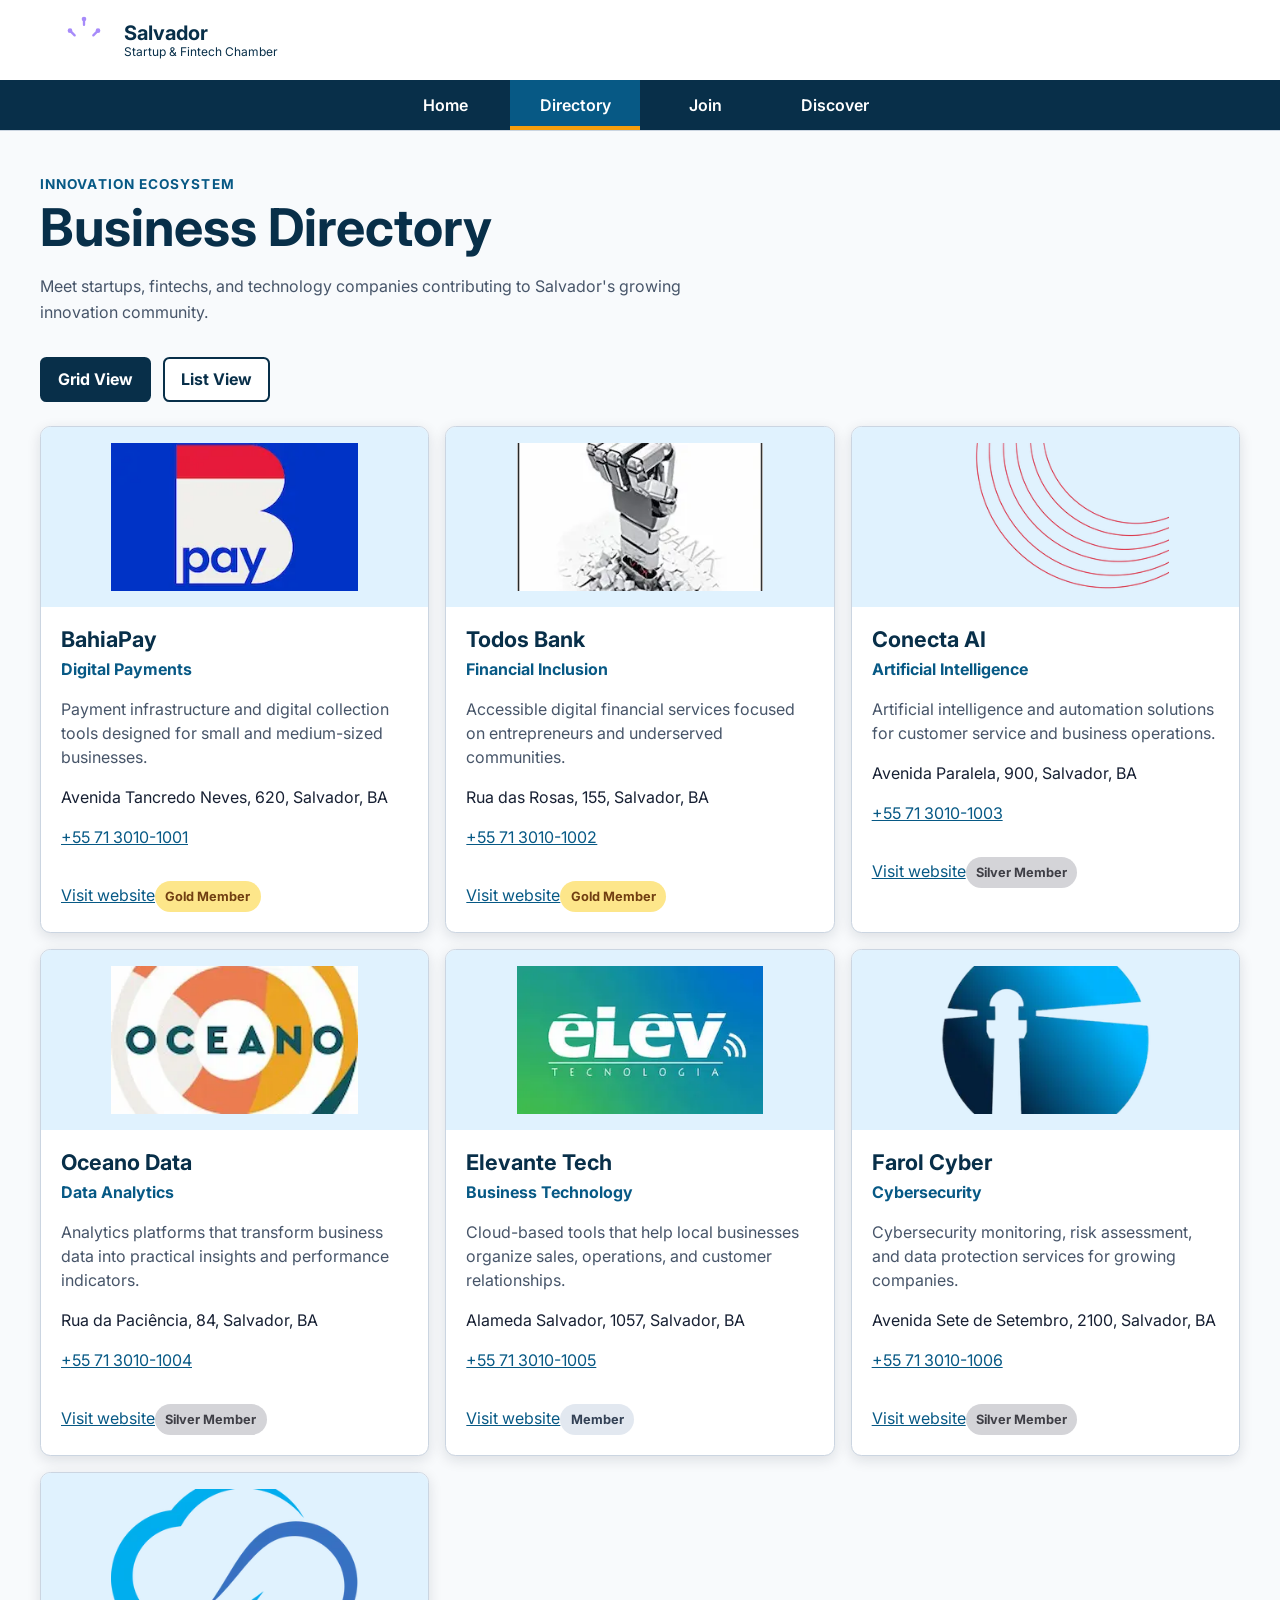
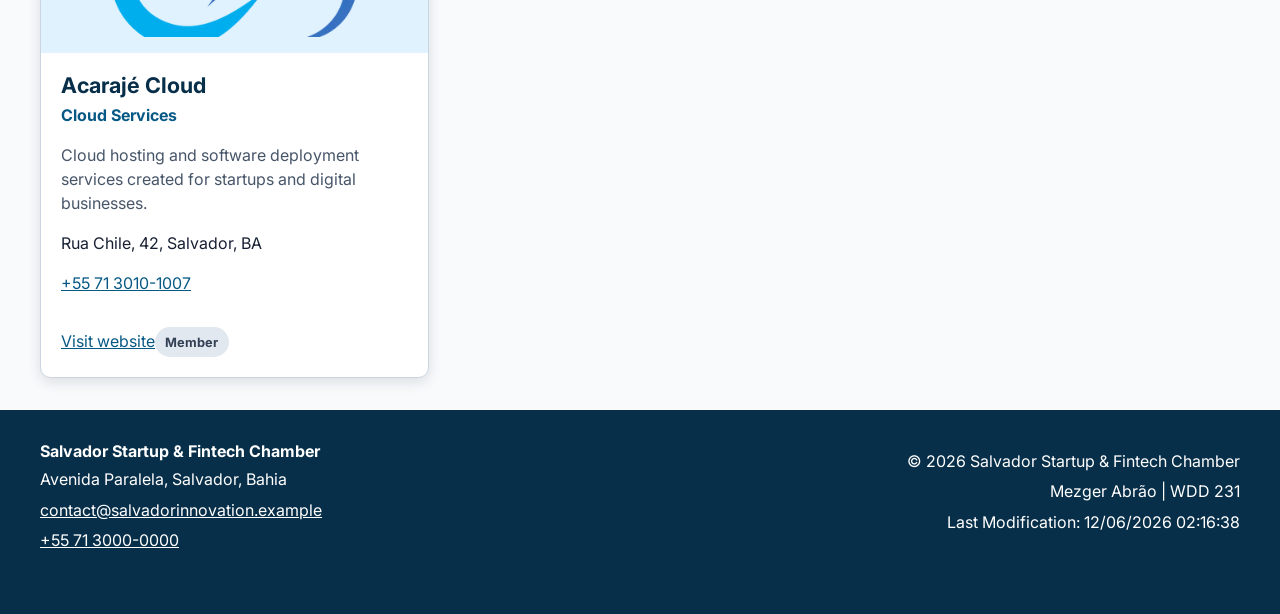
==== chamber/directory.html @ d4d2c756 "W02 Assignment: Chamber Directory Page" ====
<!DOCTYPE html>
<html lang="en">
<head>
  <meta charset="UTF-8">
  <meta name="viewport" content="width=device-width, initial-scale=1.0">

  <meta
    name="description"
    content="Explore startups, fintechs, and technology companies connected to Salvador's innovation ecosystem."
  >
  <meta name="author" content="Mezger Abrão">

  <meta
    property="og:title"
    content="Salvador Startup and Fintech Chamber Directory"
  >
  <meta
    property="og:description"
    content="Discover startups, fintechs, and technology companies building innovative solutions in Salvador, Bahia."
  >
  <meta
    property="og:image"
    content="https://mezgerabrao.github.io/wdd231/chamber/images/social-preview.webp"
  >
  <meta
    property="og:url"
    content="https://mezgerabrao.github.io/wdd231/chamber/directory.html"
  >

  <title>Business Directory | Salvador Startup and Fintech Chamber</title>

  <link rel="icon" href="images/favicon.ico">

  <link rel="preconnect" href="https://fonts.googleapis.com">
  <link rel="preconnect" href="https://fonts.gstatic.com" crossorigin>
  <link
    href="https://fonts.googleapis.com/css2?family=Inter:wght@400;600;700&display=swap"
    rel="stylesheet"
  >

  <link rel="stylesheet" href="styles/normalize.css">
  <link rel="stylesheet" href="styles/small.css">
  <link rel="stylesheet" href="styles/larger.css">

  <script src="scripts/navigation.js" defer></script>
  <script src="scripts/dates.js" defer></script>
  <script src="scripts/directory.js" defer></script>
</head>

<body>
  <header class="site-header">
    <div class="header-content">
      <a class="brand" href="index.html">
        <img
          src="images/logo.svg"
          alt="Salvador Startup and Fintech Chamber logo"
          width="64"
          height="64"
        >

        <span class="brand-text">
          <strong>Salvador</strong>
          <span>Startup &amp; Fintech Chamber</span>
        </span>
      </a>

      <button
        id="menu-button"
        type="button"
        aria-label="Open navigation menu"
        aria-controls="primary-navigation"
        aria-expanded="false"
      >
        ☰
      </button>
    </div>

    <nav id="primary-navigation" aria-label="Primary navigation">
      <a href="index.html">Home</a>
      <a href="directory.html" class="active" aria-current="page">
        Directory
      </a>
      <a href="join.html">Join</a>
      <a href="discover.html">Discover</a>
    </nav>
  </header>

  <main>
    <div class="page-heading">
      <p class="eyebrow">Innovation ecosystem</p>
      <h1>Business Directory</h1>
      <p>
        Meet startups, fintechs, and technology companies contributing to
        Salvador's growing innovation community.
      </p>
    </div>

    <div class="view-controls" aria-label="Directory view options">
      <button
        id="grid-button"
        type="button"
        class="selected"
        aria-pressed="true"
      >
        Grid View
      </button>

      <button
        id="list-button"
        type="button"
        aria-pressed="false"
      >
        List View
      </button>
    </div>

    <div
      id="members"
      class="members-grid"
      aria-live="polite"
    ></div>
  </main>

  <footer>
    <div class="footer-content">
      <div class="footer-contact">
        <strong>Salvador Startup &amp; Fintech Chamber</strong>
        <p>Avenida Paralela, Salvador, Bahia</p>
        <p>
          <a href="mailto:contact@salvadorinnovation.example">
            contact@salvadorinnovation.example
          </a>
        </p>
        <p>
          <a href="tel:+557130000000">
            +55 71 3000-0000
          </a>
        </p>
      </div>

      <div class="footer-development">
        <p>
          &copy; <span id="current-year"></span>
          Salvador Startup &amp; Fintech Chamber
        </p>

        <p>Mezger Abrão | WDD 231</p>

        <p id="last-modified"></p>
      </div>
    </div>
  </footer>
</body>
</html>
---- chamber/styles/small.css ----
:root {
  --primary-color: #082f49;
  --secondary-color: #075985;
  --accent-color: #f59e0b;
  --accent-dark: #92400e;
  --page-background: #f8fafc;
  --card-background: #ffffff;
  --light-background: #e0f2fe;
  --text-color: #172033;
  --muted-text: #475569;
  --border-color: #cbd5e1;
  --white: #ffffff;
  --shadow: 0 4px 14px rgb(15 23 42 / 12%);
}

* {
  box-sizing: border-box;
}

body {
  min-width: 320px;
  margin: 0;
  overflow-x: hidden;
  font-family: "Inter", Arial, sans-serif;
  color: var(--text-color);
  background-color: var(--page-background);
}

img {
  max-width: 100%;
}

a {
  color: var(--secondary-color);
}

a:hover {
  color: var(--accent-dark);
}

.site-header {
  background-color: var(--white);
  border-bottom: 1px solid var(--border-color);
}

.header-content {
  display: flex;
  align-items: center;
  max-width: 1200px;
  margin: 0 auto;
  padding: 0.75rem 1rem;
}

.brand {
  display: flex;
  align-items: center;
  gap: 0.75rem;
  color: var(--primary-color);
  text-decoration: none;
}

.brand img {
  flex-shrink: 0;
  width: 56px;
  height: 56px;
}

.brand-text {
  display: flex;
  flex-direction: column;
  line-height: 1.2;
}

.brand-text strong {
  font-size: 1.25rem;
}

.brand-text span {
  font-size: 0.75rem;
}

#menu-button {
  margin-left: auto;
  padding: 0.4rem 0.65rem;
  border: 1px solid var(--primary-color);
  border-radius: 0.35rem;
  color: var(--primary-color);
  background: transparent;
  font-size: 1.7rem;
  cursor: pointer;
}

#primary-navigation {
  display: none;
  background-color: var(--primary-color);
}

#primary-navigation.open {
  display: block;
}

#primary-navigation a {
  display: block;
  padding: 1rem;
  color: var(--white);
  font-weight: 600;
  text-align: center;
  text-decoration: none;
}

#primary-navigation a:hover,
#primary-navigation a.active {
  background-color: var(--secondary-color);
}

#primary-navigation a.active {
  box-shadow: inset 4px 0 0 var(--accent-color);
}

button:focus-visible,
a:focus-visible {
  outline: 3px solid var(--accent-color);
  outline-offset: 3px;
}

main {
  width: min(100% - 2rem, 1200px);
  margin: 0 auto;
  padding: 2rem 0;
}

.page-heading {
  margin-bottom: 2rem;
}

.eyebrow {
  margin-bottom: 0.35rem;
  color: var(--secondary-color);
  font-size: 0.85rem;
  font-weight: 700;
  letter-spacing: 0.08em;
  text-transform: uppercase;
}

h1 {
  margin: 0;
  color: var(--primary-color);
  font-size: clamp(2rem, 7vw, 3.25rem);
}

.page-heading > p:last-child {
  max-width: 700px;
  color: var(--muted-text);
  line-height: 1.6;
}

.view-controls {
  display: flex;
  gap: 0.75rem;
  margin-bottom: 1.5rem;
}

.view-controls button {
  min-height: 44px;
  padding: 0.7rem 1rem;
  border: 2px solid var(--primary-color);
  border-radius: 0.4rem;
  color: var(--primary-color);
  background-color: var(--white);
  font-weight: 700;
  cursor: pointer;
}

.view-controls button:hover,
.view-controls button.selected {
  color: var(--white);
  background-color: var(--primary-color);
}

#members {
  width: 100%;
}

.members-grid {
  display: grid;
  grid-template-columns: 1fr;
  gap: 1rem;
}

.member-card {
  overflow: hidden;
  border: 1px solid var(--border-color);
  border-radius: 0.65rem;
  background-color: var(--card-background);
  box-shadow: var(--shadow);
}

.member-card > img {
  display: block;
  width: 100%;
  height: 180px;
  object-fit: contain;
  padding: 1rem;
  background-color: var(--light-background);
}

.member-content {
  padding: 1.25rem;
}

.member-content h2 {
  margin: 0 0 0.35rem;
  color: var(--primary-color);
  font-size: 1.35rem;
}

.member-content p {
  line-height: 1.5;
}

.member-category {
  margin: 0 0 1rem;
  color: var(--secondary-color);
  font-weight: 700;
}

.member-description {
  color: var(--muted-text);
}

.membership {
  display: inline-block;
  margin: 1rem 0 0;
  padding: 0.35rem 0.65rem;
  border-radius: 999px;
  font-size: 0.8rem;
  font-weight: 700;
}

.membership-level-1 {
  color: #334155;
  background-color: #e2e8f0;
}

.membership-level-2 {
  color: #3f3f46;
  background-color: #d4d4d8;
}

.membership-level-3 {
  color: #713f12;
  background-color: #fde68a;
}

.members-list {
  display: block;
}

.members-list .member-card {
  display: block;
  margin-bottom: 0.75rem;
  border-radius: 0;
  box-shadow: none;
}

.members-list .member-card:nth-child(even) {
  background-color: var(--light-background);
}

.members-list .member-card > img {
  display: none;
}

.members-list .member-description,
.members-list .membership {
  display: none;
}

.error-message {
  padding: 1rem;
  border: 1px solid #b91c1c;
  color: #7f1d1d;
  background-color: #fee2e2;
}

footer {
  padding: 2rem 1rem;
  color: var(--white);
  background-color: var(--primary-color);
}

.footer-content {
  width: min(100%, 1200px);
  margin: 0 auto;
}

.footer-contact,
.footer-development {
  margin-bottom: 1.5rem;
}

footer p {
  margin: 0.4rem 0;
  line-height: 1.5;
}

footer a {
  color: var(--white);
}

footer a:hover {
  color: var(--accent-color);
}
---- chamber/styles/larger.css ----
@media screen and (min-width: 40rem) {
  #menu-button {
    display: none;
  }

  #primary-navigation {
    display: flex;
    justify-content: center;
  }

  #primary-navigation a {
    min-width: 130px;
  }

  #primary-navigation a.active {
    box-shadow: inset 0 -4px 0 var(--accent-color);
  }

  .members-grid {
    grid-template-columns: repeat(2, minmax(0, 1fr));
  }

  .members-list .member-card {
    display: grid;
    grid-template-columns: 1.4fr 1fr 1fr;
    align-items: center;
  }

  .members-list .member-content {
    display: contents;
  }

  .members-list .member-content h2,
  .members-list .member-category,
  .members-list .member-content > p,
  .members-list .member-content > a {
    padding: 0.75rem 1rem;
  }

  .footer-content {
    display: flex;
    justify-content: space-between;
    gap: 2rem;
  }

  .footer-development {
    text-align: right;
  }
}

@media screen and (min-width: 64rem) {
  .members-grid {
    grid-template-columns: repeat(3, minmax(0, 1fr));
  }
}
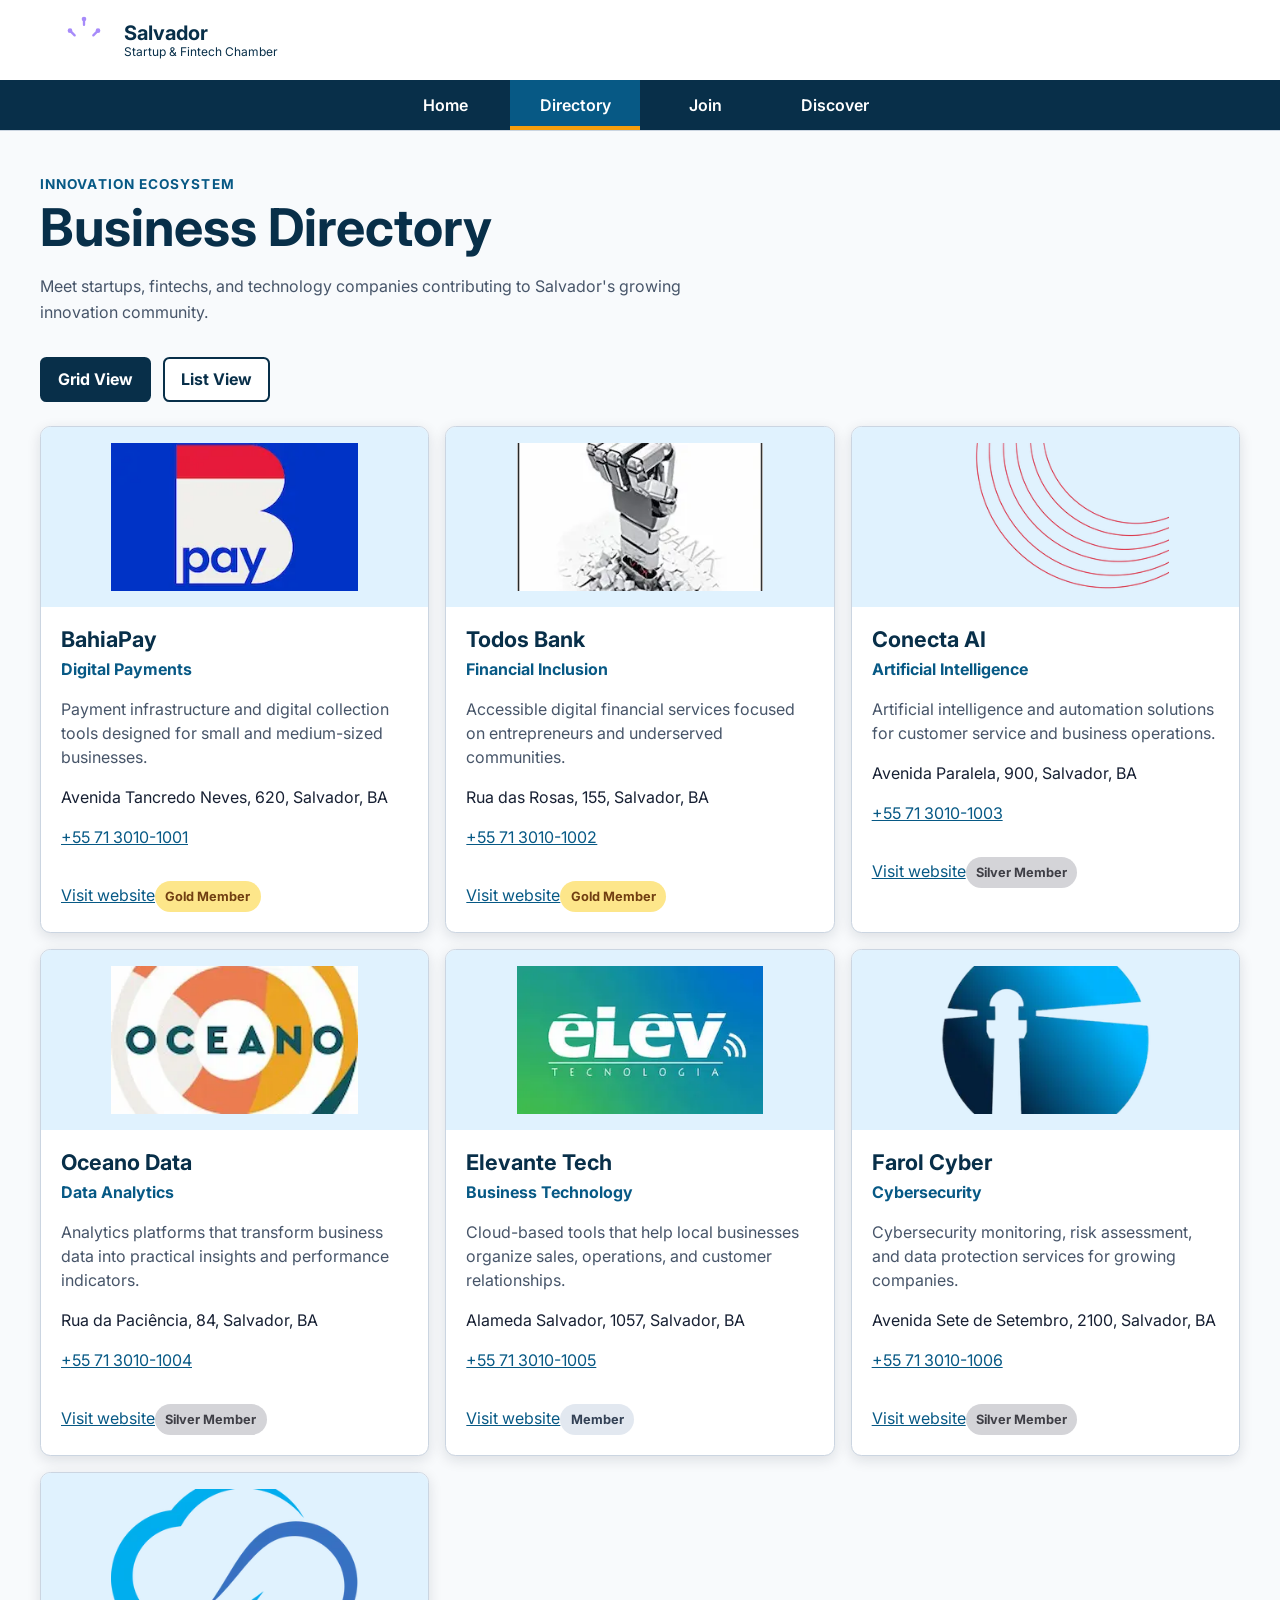
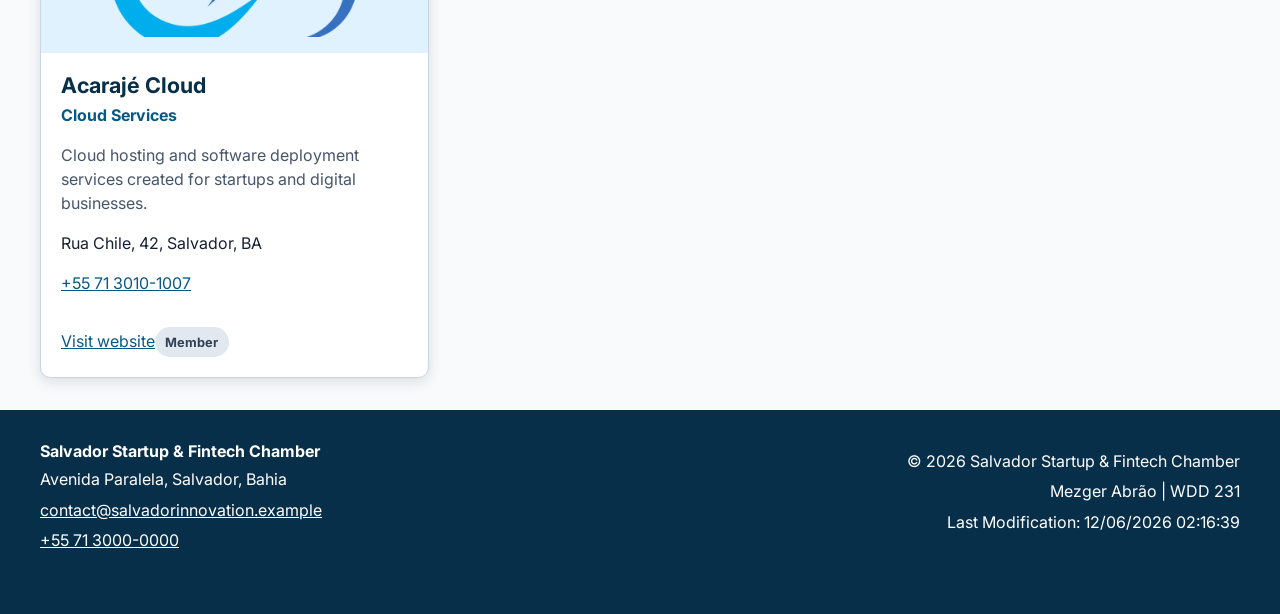
==== commit 5c6aa1e3: "Audit Report Adjust" ====
--- a/chamber/directory.html
+++ b/chamber/directory.html
@@ -95,7 +95,7 @@
       </p>
     </div>
 
-    <div class="view-controls" aria-label="Directory view options">
+    <div class="view-controls" role="group" aria-label="Directory view options">
       <button
         id="grid-button"
         type="button"
